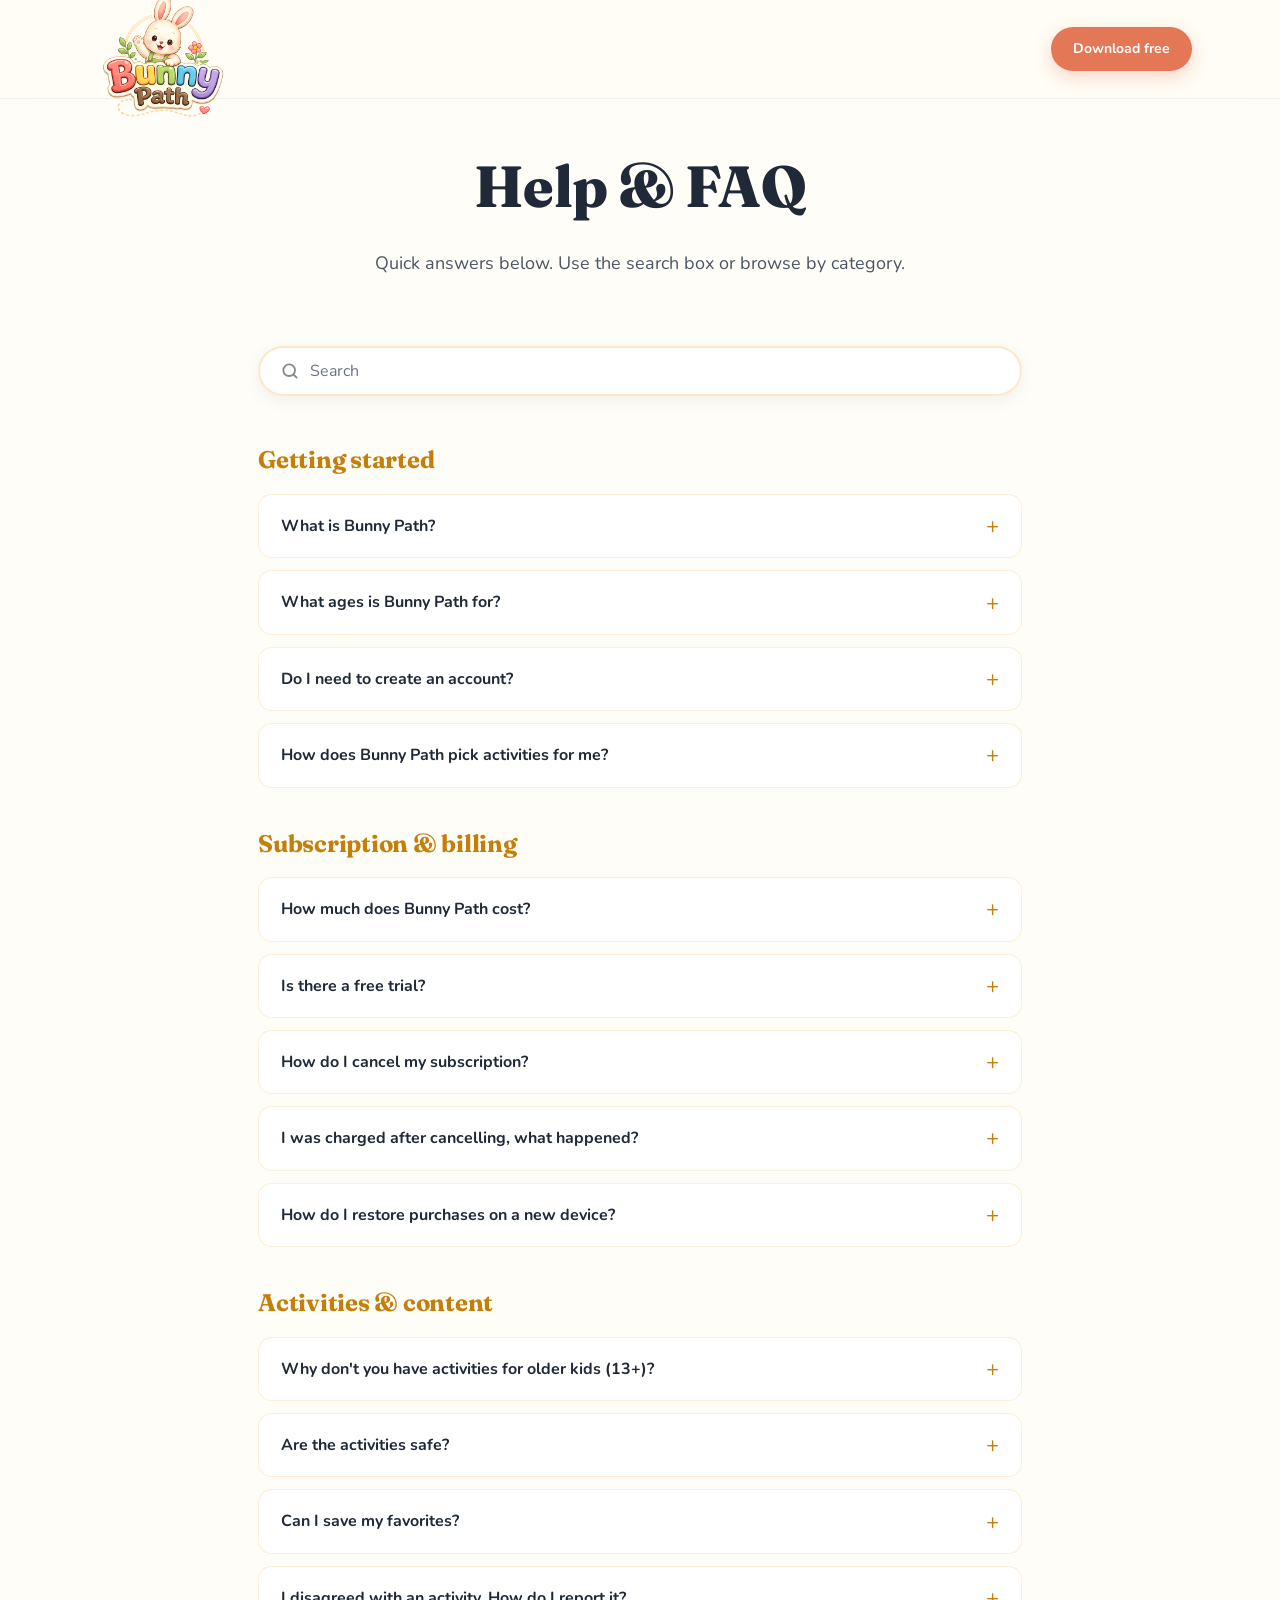
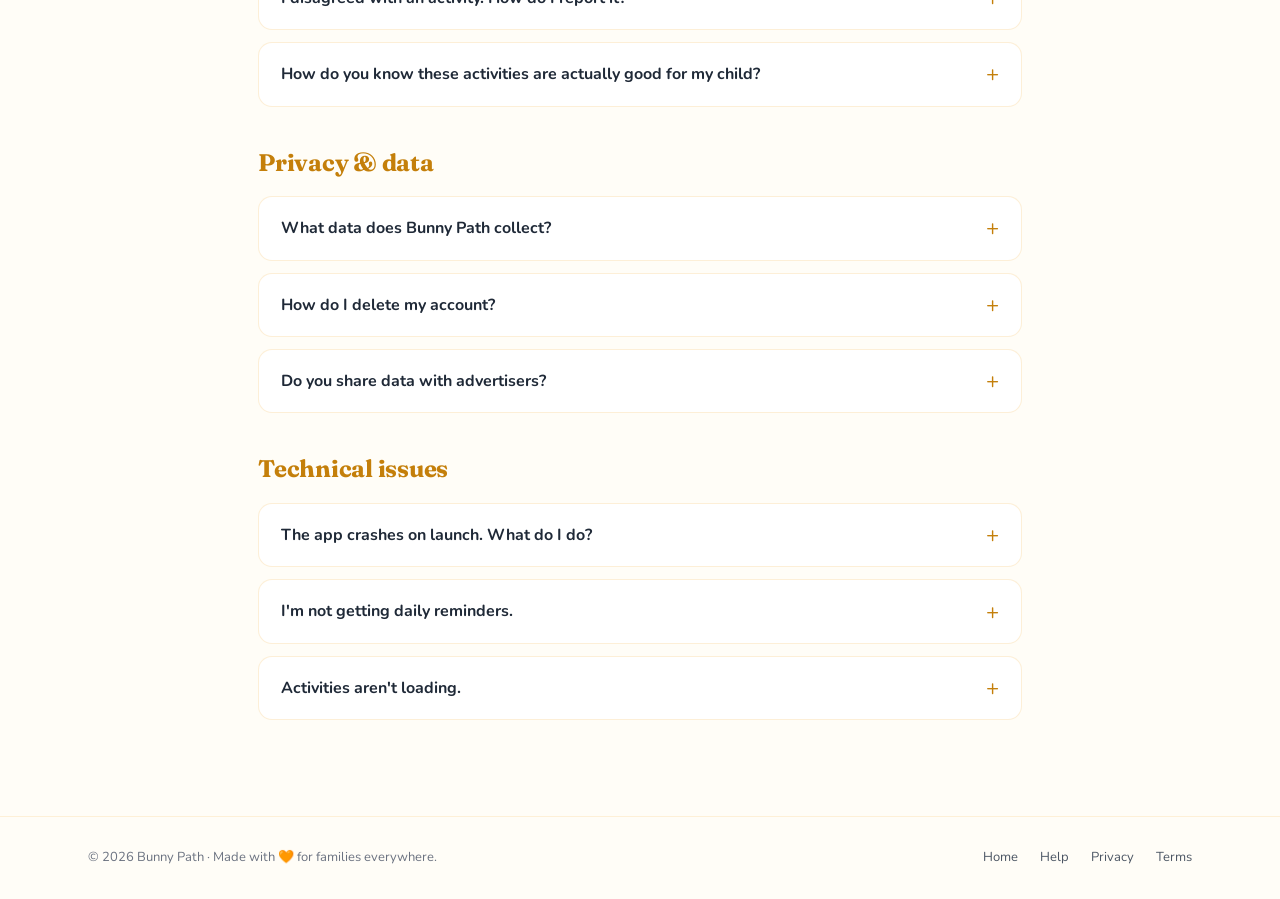
==== help/index.html @ 3952e709 "fix(marketing): make science cards match the 11 domains (8 -> 11) The stat said "11 developmental do" ====
<!DOCTYPE html>
<html lang="en">
<head>
<meta charset="UTF-8">
<meta name="viewport" content="width=device-width, initial-scale=1.0">
<title>Bunny Path: Help &amp; FAQ</title>
<meta name="description" content="Bunny Path help center. Quick answers about ages, pricing, free trial, cancellation, refunds, privacy, and troubleshooting.">
<meta name="theme-color" content="#E37756">
<meta property="og:title" content="Bunny Path: Help &amp; FAQ">
<meta property="og:description" content="Quick answers about Bunny Path: ages, pricing, free trial, cancellation, refunds, privacy, and troubleshooting.">
<meta property="og:type" content="website">
<meta property="og:url" content="https://bunnypath.com/help/">
<meta name="twitter:card" content="summary_large_image">
<meta name="twitter:title" content="Bunny Path: Help &amp; FAQ">
<meta name="twitter:description" content="Quick answers about ages, pricing, free trial, cancellation, refunds, privacy, and troubleshooting.">
<link rel="canonical" href="https://bunnypath.com/help/">
<link rel="icon" type="image/x-icon" href="/assets/favicon/favicon.ico">
<link rel="icon" type="image/png" sizes="16x16" href="/assets/favicon/favicon-16.png">
<link rel="icon" type="image/png" sizes="32x32" href="/assets/favicon/favicon-32.png">
<link rel="icon" type="image/png" sizes="48x48" href="/assets/favicon/favicon-48.png">
<link rel="apple-touch-icon" sizes="180x180" href="/assets/favicon/apple-touch-icon.png">
<link rel="mask-icon" href="/assets/favicon/safari-pinned-tab.svg" color="#E37756">
<link rel="manifest" href="/assets/favicon/site.webmanifest">
<link href="https://fonts.googleapis.com/css2?family=Fraunces:ital,opsz,wght@0,9..144,600;0,9..144,800;1,9..144,600&family=Nunito:wght@400;600;700;800&display=swap" rel="stylesheet">
<style>
:root{
  --gold:#F5A623; --gold-vibrant:#E8960F; --gold-deep:#C47F0A; --gold-pale:#FFF8ED;
  --cream:#FFFDF7; --cream-warm:#FFF3D9;
  --charcoal:#1F2937; --charcoal-mid:#4B5563; --charcoal-light:#6B7280;
  --meadow:#9CC9A6; --meadow-deep:#6FA77D;
  --petal:#F7B8B0; --petal-deep:#E8857A;
}
*{margin:0;padding:0;box-sizing:border-box}
html{scroll-behavior:smooth}
body{
  font-family:'Nunito',-apple-system,BlinkMacSystemFont,sans-serif;
  color:var(--charcoal); line-height:1.65; background:var(--cream);
  -webkit-font-smoothing:antialiased;
}
h1,h2,h3{font-family:'Fraunces',Georgia,serif; letter-spacing:-.01em; color:var(--charcoal)}
a{color:var(--gold-deep)}
a:hover{color:var(--gold-vibrant)}
.container{max-width:820px; margin:0 auto; padding:0 28px}

/* Top nav. Mirrors privacy/terms layout */
nav.top{
  position:sticky; top:0; z-index:50;
  padding:10px 0;
  /* Frosted-glass band — see index.html for the design rationale.
     Replaces the prior `background:transparent` dead-click zone. */
  background: rgba(255, 252, 245, 0.72);
  -webkit-backdrop-filter: saturate(140%) blur(14px);
  backdrop-filter: saturate(140%) blur(14px);
  border-bottom: 1px solid rgba(31, 41, 55, 0.06);
}
nav.top .container{max-width:1160px}
.nav-inner{display:flex; align-items:center; justify-content:space-between}
.logo{display:flex; align-items:center; gap:10px; text-decoration:none; color:var(--charcoal); font-weight:800; font-size:22px}
.logo img{display:block; height:150px; width:auto; margin:-22px 0 -50px; position:relative; z-index:2}
.nav-right{display:flex; align-items:center; gap:20px}
.nav-link{color:var(--charcoal-mid); text-decoration:none; font-weight:600; font-size:14px}
.nav-cta{
  background:#E37756; color:#fff; padding:10px 22px; border-radius:100px;
  text-decoration:none; font-weight:700; font-size:14px;
  box-shadow:0 6px 18px rgba(227,119,86,.3); transition:transform .2s;
}
.nav-cta:hover{transform:translateY(-2px)}
@media(max-width:720px){
  nav.top{padding:8px 0}
  .logo img{height:92px; margin:-14px 0 -30px}
  .nav-right{gap:10px}
  .nav-right .nav-link{display:none}
}

/* Hero / page header */
header.page{padding:40px 0 20px; text-align:center}
header.page h1{font-size:clamp(38px,5vw,58px); font-weight:800; margin-bottom:14px}
header.page .lede{
  font-size:clamp(16px,1.6vw,18px); color:var(--charcoal-mid);
  max-width:620px; margin:0 auto;
}
header.page .lede a{color:var(--gold-deep); font-weight:700}

/* Search */
.search-wrap{padding:24px 0 8px}
.search-box{
  display:flex; align-items:center; gap:10px;
  background:#fff; border:2px solid rgba(245,166,35,.25);
  border-radius:100px; padding:12px 20px;
  box-shadow:0 4px 18px rgba(31,41,55,.06);
  transition:border-color .2s, box-shadow .2s;
}
.search-box:focus-within{
  border-color:var(--gold);
  box-shadow:0 6px 22px rgba(245,166,35,.18);
}
.search-box svg{flex:none; opacity:.55}
.search-box input{
  flex:1; border:none; outline:none; background:transparent;
  font-family:inherit; font-size:16px; color:var(--charcoal);
}
.search-box input::placeholder{color:var(--charcoal-light)}
.search-clear{
  background:none; border:none; cursor:pointer;
  color:var(--charcoal-light); font-size:18px; line-height:1;
  padding:4px 8px; border-radius:50%;
  display:none;
}
.search-clear:hover{color:var(--charcoal); background:rgba(0,0,0,.05)}
.search-clear.visible{display:inline-flex; align-items:center; justify-content:center}
.search-empty{
  display:none; text-align:center; padding:40px 20px;
  color:var(--charcoal-mid); font-size:15px;
}
.search-empty.visible{display:block}
.search-empty b{color:var(--charcoal); font-weight:800}

/* Main */
main{padding:24px 0 60px}
section.cat{margin:36px 0}
section.cat > h2{
  font-size:24px; margin:0 0 14px;
  color:var(--gold-deep);
}
.cat-intro{color:var(--charcoal-mid); font-size:14px; margin:-6px 0 14px}

/* FAQ cards */
.faq{
  background:#fff;
  border:1px solid rgba(245,166,35,.18);
  border-radius:14px;
  margin-bottom:12px;
  overflow:hidden;
  transition:border-color .2s, box-shadow .2s;
}
.faq:hover{border-color:rgba(245,166,35,.4)}
.faq[open]{
  border-color:rgba(245,166,35,.5);
  box-shadow:0 6px 22px rgba(31,41,55,.06);
}
.faq summary{
  list-style:none;
  cursor:pointer;
  padding:18px 50px 18px 22px;
  position:relative;
  font-weight:700; font-size:16px; color:var(--charcoal);
  user-select:none;
}
.faq summary::-webkit-details-marker{display:none}
.faq summary::after{
  content:"+";
  position:absolute; right:22px; top:50%; transform:translateY(-50%);
  font-size:22px; line-height:1; color:var(--gold-deep);
  font-weight:400; transition:transform .25s;
  font-family:'Nunito',sans-serif;
}
.faq[open] summary::after{transform:translateY(-50%) rotate(45deg)}
.faq summary:hover{color:var(--gold-deep)}
.faq summary:focus-visible{outline:2px solid var(--gold); outline-offset:-2px}
.faq .body{
  padding:0 22px 20px;
  color:var(--charcoal-mid);
  font-size:15px;
  line-height:1.65;
}
.faq .body p{margin-bottom:10px}
.faq .body p:last-child{margin-bottom:0}
.faq .body ul, .faq .body ol{margin:6px 0 10px 20px}
.faq .body li{margin-bottom:6px}
.faq .body a{color:var(--gold-deep); font-weight:700}
.faq .body code{
  background:var(--gold-pale);
  padding:1px 6px; border-radius:4px; font-size:13px;
  font-family:ui-monospace,SFMono-Regular,Menlo,monospace;
  color:var(--charcoal);
}
.faq .body strong{color:var(--charcoal)}

/* Permalink anchor offset (so sticky nav doesn't cover it) */
.faq{scroll-margin-top:80px}

/* Footer */
footer.nf{
  padding:30px 0; border-top:1px solid rgba(245,166,35,.15);
  font-size:13px; color:var(--charcoal-light);
}
footer.nf .nf-inner{
  max-width:1160px; margin:0 auto; padding:0 28px;
  display:flex; justify-content:space-between; align-items:center; flex-wrap:wrap; gap:16px;
}
footer.nf .nf-links{display:flex; gap:22px; flex-wrap:wrap}
footer.nf .nf-links a{color:var(--charcoal-mid); text-decoration:none}
footer.nf .nf-links a:hover{color:var(--gold-vibrant)}
@media(max-width:700px){footer.nf .nf-inner{flex-direction:column; text-align:center}}
</style>
</head>
<body>
<nav class="top">
  <div class="container nav-inner">
    <a href="/" class="logo" aria-label="Bunny Path"><img src="/assets/logo.png" alt="Bunny Path"></a>
    <div class="nav-right">
      <a href="/#download" class="nav-cta">Download free</a>
    </div>
  </div>
</nav>

<header class="page">
  <div class="container">
    <h1>Help &amp; FAQ</h1>
    <p class="lede">Quick answers below. Use the search box or browse by category.</p>
  </div>
</header>

<main>
  <div class="container">

    <div class="search-wrap">
      <label class="search-box" for="faq-search">
        <svg width="20" height="20" viewBox="0 0 24 24" fill="none" stroke="currentColor" stroke-width="2.2" stroke-linecap="round" stroke-linejoin="round" aria-hidden="true"><circle cx="11" cy="11" r="7"></circle><path d="m20 20-3.5-3.5"></path></svg>
        <input id="faq-search" type="search" placeholder="Search" autocomplete="off" aria-label="Search help articles">
        <button type="button" class="search-clear" id="search-clear" aria-label="Clear search">&times;</button>
      </label>
    </div>

    <div class="search-empty" id="search-empty">
      No matches for <b id="search-empty-term"></b>. Try a different term, or browse the categories below.
    </div>

    <!-- ───────────── Getting started ───────────── -->
    <section class="cat" data-cat="Getting started">
      <h2>Getting started</h2>

      <details class="faq" id="what-is-bunny-path">
        <summary>What is Bunny Path?</summary>
        <div class="body">
          <p>Bunny Path is a parenting app with 20,000+ hand-curated, off-screen play ideas for kids ages 0–12. You tell us your child's age and a few interests, and we surface activities you can do at home today, with stuff you already have.</p>
          <p>It's designed for parents. Kids don't use the app directly. You pick something and play together (or hand them the prompt and supervise).</p>
        </div>
      </details>

      <details class="faq" id="what-ages">
        <summary>What ages is Bunny Path for?</summary>
        <div class="body">
          <p>Bunny Path covers <strong>ages 0 through 12</strong>, split across nine age bands so each activity is matched to a developmental stage:</p>
          <ul>
            <li>Under 1 (0–12 mo) · Babies</li>
            <li>1–2 · Toddler</li>
            <li>2–3 · Explorer</li>
            <li>3–4 · Builder</li>
            <li>4–5 · Creator</li>
            <li>5–6 · Thinker</li>
            <li>7–8 · Maker</li>
            <li>9–10 · Adventurer</li>
            <li>11–12 · Strategist</li>
          </ul>
          <p>You can change your child's age band any time in <strong>Settings → Profile</strong>, and the activity feed will re-tune.</p>
        </div>
      </details>

      <details class="faq" id="need-account">
        <summary>Do I need to create an account?</summary>
        <div class="body">
          <p>Yes, a free account is required so your saved activities, child profiles, and subscription state can sync across devices and survive a re-install.</p>
          <p>You can sign up with Apple, Google, or email. We never ask for a child's last name, school, address, or photo.</p>
        </div>
      </details>

      <details class="faq" id="how-daily-works">
        <summary>How does Bunny Path pick activities for me?</summary>
        <div class="body">
          <p>Each reveal shows you <strong>3 fresh activities</strong> tailored to your child's age and the focus areas you chose during onboarding (creative, active, discovery, calm, etc.). Tap <strong>Load More</strong> for another batch of 3.</p>
          <p><strong>Free accounts</strong> get 15 activities per day (5 reveals &times; 3 activities). <strong>Premium</strong> removes the cap entirely &mdash; load as many fresh sets as you want.</p>
          <p>Premium also unlocks deeper discovery. Tap any <strong>tag</strong>, <strong>material</strong>, or <strong>benefit</strong> on an activity card to find more activities like it. For example, tap the &ldquo;fine motor&rdquo; benefit and you&rsquo;ll see every activity that builds the same skill. You can also search by activity type, by keywords in the description, by materials you already have at home, or by the developmental benefit you want to work on.</p>
        </div>
      </details>
    </section>

    <!-- ───────────── Subscription & billing ───────────── -->
    <section class="cat" data-cat="Subscription &amp; billing">
      <h2>Subscription &amp; billing</h2>

      <details class="faq" id="pricing">
        <summary>How much does Bunny Path cost?</summary>
        <div class="body">
          <p>Bunny Path is free to download with a generous free tier. Bunny Path Premium unlocks the full 20,000+ activity library and removes daily limits.</p>
          <p>Premium pricing is shown in the in-app paywall in your local currency at the time of purchase. The price you see in the app at checkout is the price you'll be charged, taxes (where applicable) are added by Apple or Google.</p>
        </div>
      </details>

      <details class="faq" id="free-trial">
        <summary>Is there a free trial?</summary>
        <div class="body">
          <p>Yes, new subscribers get a <strong>7-day free trial</strong> of Bunny Path Premium. You won't be charged until day 7, and you can cancel any time before then with no charge.</p>
          <p>The trial is offered once per Apple ID / Google account. Restoring purchases won't restart it.</p>
        </div>
      </details>

      <details class="faq" id="cancel-subscription">
        <summary>How do I cancel my subscription?</summary>
        <div class="body">
          <p>Subscriptions are managed by Apple or Google, not by Bunny Path directly. To cancel:</p>
          <p><strong>iPhone / iPad:</strong></p>
          <ol>
            <li>Open <strong>Settings</strong> on your device.</li>
            <li>Tap your name at the top, then tap <strong>Subscriptions</strong>.</li>
            <li>Tap <strong>Bunny Path</strong>, then <strong>Cancel Subscription</strong>.</li>
          </ol>
          <p><strong>Android:</strong></p>
          <ol>
            <li>Open the <strong>Google Play Store</strong> app.</li>
            <li>Tap your profile icon → <strong>Payments &amp; subscriptions</strong> → <strong>Subscriptions</strong>.</li>
            <li>Tap <strong>Bunny Path</strong>, then <strong>Cancel subscription</strong>.</li>
          </ol>
          <p>You'll keep Premium access through the end of the period you've already paid for. Cancelling stops the next renewal. It doesn't issue an immediate refund.</p>
        </div>
      </details>

      <details class="faq" id="charged-after-cancel">
        <summary>I was charged after cancelling, what happened?</summary>
        <div class="body">
          <p>Subscriptions auto-renew until cancellation is confirmed by Apple or Google <em>before</em> the renewal date. The most common cause of a surprise charge is that the cancellation was started but not completed, or it was completed after the renewal had already processed.</p>
          <p>Bunny Path doesn't process the payment, so we can't issue the refund directly. You'll need to request it from the store:</p>
          <ul>
            <li><strong>Apple:</strong> <a href="https://reportaproblem.apple.com" target="_blank" rel="noopener">reportaproblem.apple.com</a>, sign in, find the Bunny Path charge, choose <em>Request a refund</em>.</li>
            <li><strong>Google:</strong> Open Play Store → menu → <strong>Payments &amp; subscriptions</strong> → <strong>Budget &amp; order history</strong> → tap the charge → <strong>Report an issue</strong>.</li>
          </ul>
        </div>
      </details>

      <details class="faq" id="restore-purchases">
        <summary>How do I restore purchases on a new device?</summary>
        <div class="body">
          <p>Sign in to Bunny Path on the new device using the <strong>same Apple ID or Google account</strong> you used to subscribe, then open <strong>Settings → Subscription → Restore purchases</strong>. Your Premium status will sync within a few seconds.</p>
          <p>Subscriptions are tied to the store account that paid, not to your Bunny Path login. Make sure you're signed into the right Apple ID / Play account on the device.</p>
        </div>
      </details>
    </section>

    <!-- ───────────── Activities & content ───────────── -->
    <section class="cat" data-cat="Activities &amp; content">
      <h2>Activities &amp; content</h2>

      <details class="faq" id="older-kids">
        <summary>Why don't you have activities for older kids (13+)?</summary>
        <div class="body">
          <p>Bunny Path is purpose-built for ages 0–12, that's where curated, parent-friendly play prompts have the highest impact and where our content review process is tuned to. Activities for teenagers need a very different content model (autonomy, friend dynamics, screen-balance) that we don't want to fake.</p>
          <p>If you want ideas for an older sibling, the 11–12 band stretches reasonably well, and many activities scale up with materials and complexity.</p>
        </div>
      </details>

      <details class="faq" id="safety">
        <summary>Are the activities safe?</summary>
        <div class="body">
          <p>Every activity is written and reviewed by our team before it's added to the catalog. Each one is tagged with an age band and screened against safety rules, including a hard filter for choking, sharp-tool, burn, and toxic-substance hazards relative to the child's age. Materials shown on each activity card are checked for age appropriateness.</p>
          <p>That said, no rule replaces a parent in the room. Always supervise your child during play, use your judgment about your specific child's abilities, and skip anything that doesn't feel right. If you spot an activity you think is unsafe for the listed age, tap the report icon on the activity card &mdash; we re-review every report.</p>
        </div>
      </details>

      <details class="faq" id="favorites">
        <summary>Can I save my favorites?</summary>
        <div class="body">
          <p>Saving favorites is a <strong>Premium</strong> feature. Tap the heart icon on any activity to save it &mdash; your saved list lives in <strong>Profile → Saved</strong> and syncs across devices when you're signed in.</p>
          <p>Premium accounts get <strong>unlimited saves</strong>. Free accounts don't have access to Saved; upgrade anytime to start building your library.</p>
        </div>
      </details>

      <details class="faq" id="report-activity">
        <summary>I disagreed with an activity. How do I report it?</summary>
        <div class="body">
          <p>Open the activity, tap the <strong>•••</strong> menu in the top-right, and choose <strong>Report</strong>. Tell us what felt off, wrong age, unsafe materials, unclear steps, anything. The report includes the activity ID automatically so we can find it instantly, and we re-review every report.</p>
        </div>
      </details>

      <details class="faq" id="developmental-science">
        <summary>How do you know these activities are actually good for my child?</summary>
        <div class="body">
          <p>Every Bunny Path activity is tagged with the specific developmental benefits it supports, and those benefits aren't guesswork. We built our entire benefit system from a rigorous framework of hundreds of distinct skills across 11 developmental domains, from movement and cognition to language, social-emotional growth, creativity, real-world knowledge, and practical life, drawing on the frameworks child-development specialists and educators rely on.</p>
          <p>That includes things like the Head Start Early Learning Outcomes Framework, the five pillars of reading, the CASEL framework for social-emotional learning, fundamental movement skills and physical literacy, next-generation science practices, and widely-recognized models of cognitive and creative development (such as Piaget, Vygotsky, and Bloom's Taxonomy). So when we say an activity builds fine-motor strength or cooperative play, you can see exactly which skill it targets.</p>
          <p>Bunny Path supports healthy development through play; it isn't a medical, diagnostic, or therapeutic tool, and we aren't affiliated with or endorsed by the organizations behind those frameworks.</p>
        </div>
      </details>
    </section>

    <!-- ───────────── Privacy & data ───────────── -->
    <section class="cat" data-cat="Privacy &amp; data">
      <h2>Privacy &amp; data</h2>

      <details class="faq" id="data-collected">
        <summary>What data does Bunny Path collect?</summary>
        <div class="body">
          <p>The minimum we need to run the app: your account email, the optional first name / age band you enter for each child, your activity preferences, and standard usage and crash data. We don't ask for last names, school names, addresses, photos, voice recordings, or precise location.</p>
          <p>Full details are in our <a href="/legal/privacy/">Privacy Policy</a>.</p>
        </div>
      </details>

      <details class="faq" id="delete-account">
        <summary>How do I delete my account?</summary>
        <div class="body">
          <p>In the app, go to <strong>Settings → Account → Delete account</strong>. Confirm, and your account and all child profiles are deleted from our active systems immediately. Encrypted backups are purged within 30 days after that.</p>
          <p>Account deletion is <strong>permanent and unrecoverable</strong>. We can't restore profiles, saved activities, or subscription state once it's done. Cancel any active subscription through the App Store or Play Store first if you don't want it to renew.</p>
        </div>
      </details>

      <details class="faq" id="advertisers">
        <summary>Do you share data with advertisers?</summary>
        <div class="body">
          <p>We never share child-related data with anyone for advertising or profiling.</p>
          <p>The free tier shows non-personalized banner ads through Google AdMob. These ads are configured with the <code>npa=1</code> flag, meaning they're contextual only, based on the app, not on you or your child. Premium subscribers see no ads at all.</p>
          <p>For the full breakdown, see the <a href="/legal/privacy/">Privacy Policy</a>.</p>
        </div>
      </details>
    </section>

    <!-- ───────────── Technical issues ───────────── -->
    <section class="cat" data-cat="Technical issues">
      <h2>Technical issues</h2>

      <details class="faq" id="crashes">
        <summary>The app crashes on launch. What do I do?</summary>
        <div class="body">
          <p>Try these in order:</p>
          <ol>
            <li><strong>Force-quit and reopen.</strong> Swipe Bunny Path out of the app switcher, then tap the icon again.</li>
            <li><strong>Restart the device.</strong> Clears any stuck background state.</li>
            <li><strong>Update the app.</strong> Check the App Store / Play Store for a newer build.</li>
            <li><strong>Reinstall.</strong> Delete the app and download it again. Your account, saves, and subscription will restore once you sign back in.</li>
          </ol>
          <p>If it still crashes after a reinstall, the App Store or Play Store may have a newer build with the fix. Otherwise, leave us a review noting your <strong>device model</strong> (e.g. iPhone 14, Pixel 8) and <strong>OS version</strong> (e.g. iOS 17.4, Android 14) so we can spot the cause.</p>
        </div>
      </details>

      <details class="faq" id="no-reminders">
        <summary>I'm not getting daily reminders.</summary>
        <div class="body">
          <p>Most reminder issues are a notification-permission setting. Check, in this order:</p>
          <ul>
            <li><strong>Inside Bunny Path:</strong> <strong>Settings → Notifications</strong>. Make sure the daily reminder is on and set to a time you're awake for.</li>
            <li><strong>iOS:</strong> Phone <strong>Settings → Notifications → Bunny Path</strong>, allow notifications, banners, and sounds.</li>
            <li><strong>Android:</strong> Phone <strong>Settings → Apps → Bunny Path → Notifications</strong>. Allow notifications and disable battery-saver / Doze restrictions for the app.</li>
            <li><strong>Focus / Do Not Disturb:</strong> If the reminder time falls inside a Focus mode, the notification can get silently filtered. Add Bunny Path to the allowed apps for that mode.</li>
          </ul>
        </div>
      </details>

      <details class="faq" id="not-loading">
        <summary>Activities aren't loading.</summary>
        <div class="body">
          <p>Activities are fetched from our servers, so a connection issue is the usual culprit:</p>
          <ol>
            <li>Check that your device has internet (try opening a website in your browser).</li>
            <li>Pull-to-refresh on the home or library screen.</li>
            <li>Force-quit the app and reopen it.</li>
            <li>Sign out (Settings → Account → Sign out) and sign back in.</li>
          </ol>
          <p>If activities are still blank after that, try a different network (switch from Wi-Fi to cellular, or vice versa). Some restrictive networks (school, corporate, hotel Wi-Fi) block the API endpoints the app needs.</p>
        </div>
      </details>
    </section>

  </div>
</main>

<footer class="nf">
  <div class="nf-inner">
    <div>© <span id="currentYear">2026</span> Bunny Path · Made with 🧡 for families everywhere.</div>
    <div class="nf-links">
      <a href="/">Home</a>
      <a href="/help/">Help</a>
      <a href="/legal/privacy/">Privacy</a>
      <a href="/legal/terms/">Terms</a>
    </div>
  </div>
</footer>

<script>
// Year stamp
document.getElementById('currentYear').textContent = new Date().getFullYear();

// Client-side filter
(function(){
  const input  = document.getElementById('faq-search');
  const clear  = document.getElementById('search-clear');
  const empty  = document.getElementById('search-empty');
  const emptyT = document.getElementById('search-empty-term');
  const faqs   = Array.from(document.querySelectorAll('.faq'));
  const cats   = Array.from(document.querySelectorAll('section.cat'));

  // Pre-compute searchable text for each FAQ (lowercased question + body)
  faqs.forEach(f => {
    f.dataset.haystack = (f.textContent || '').toLowerCase().replace(/\s+/g,' ');
  });

  function apply(q){
    const term = q.trim().toLowerCase();
    let anyMatch = false;

    faqs.forEach(f => {
      const hit = !term || f.dataset.haystack.includes(term);
      f.style.display = hit ? '' : 'none';
      if (hit) anyMatch = true;
      // Auto-open matched FAQs only when actively searching
      if (term && hit) f.setAttribute('open',''); else if (term) f.removeAttribute('open');
    });

    // Hide categories with no visible FAQs
    cats.forEach(c => {
      const visible = c.querySelectorAll('.faq:not([style*="display: none"])').length;
      c.style.display = (term && visible === 0) ? 'none' : '';
    });

    if (term && !anyMatch){
      empty.classList.add('visible');
      emptyT.textContent = '"' + q.trim() + '"';
    } else {
      empty.classList.remove('visible');
    }

    clear.classList.toggle('visible', !!term);
  }

  input.addEventListener('input', e => apply(e.target.value));
  clear.addEventListener('click', () => {
    input.value = '';
    apply('');
    input.focus();
  });

  // Deep-link: if URL has a hash, open that FAQ on load
  if (location.hash){
    const target = document.querySelector(location.hash);
    if (target && target.classList.contains('faq')){
      target.setAttribute('open','');
    }
  }

  // Update hash when FAQs are toggled, so users can copy a deep link
  faqs.forEach(f => {
    f.addEventListener('toggle', () => {
      if (f.open && f.id && !input.value){
        history.replaceState(null, '', '#' + f.id);
      }
    });
  });
})();
</script>
</body>
</html>
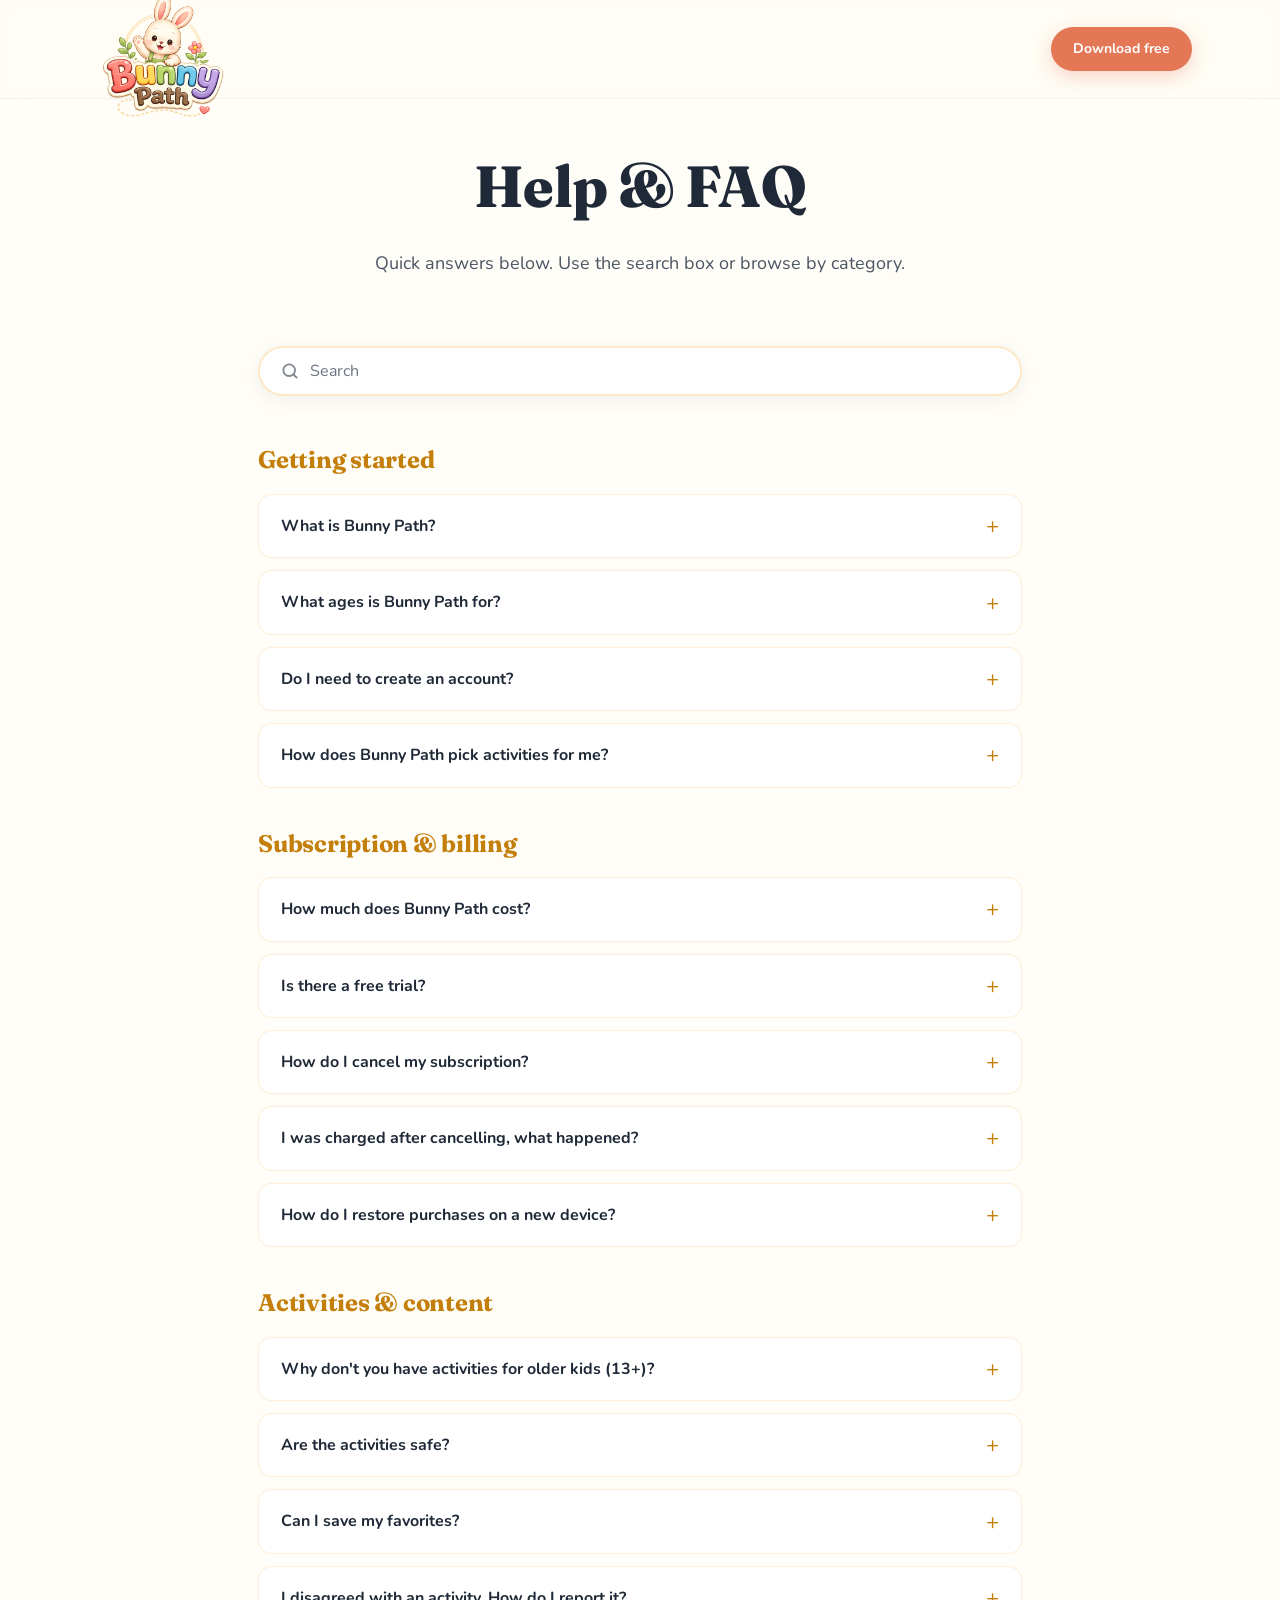
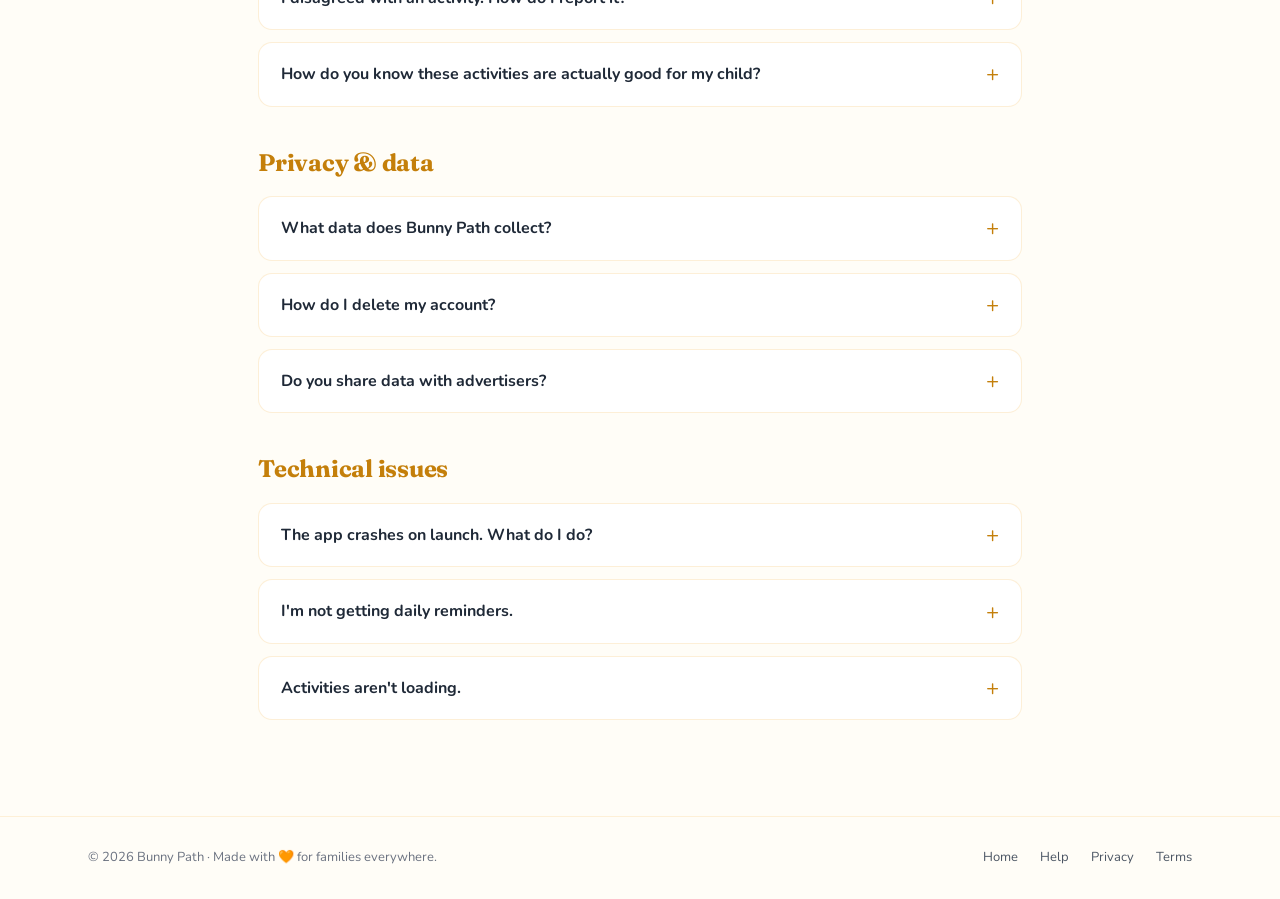
==== commit 9ebb0db8: "analytics + billing truth + consistency fixes - PostHog on every page (same project key as the app, " ====
--- a/help/index.html
+++ b/help/index.html
@@ -193,6 +193,11 @@
 footer.nf .nf-links a:hover{color:var(--gold-vibrant)}
 @media(max-width:700px){footer.nf .nf-inner{flex-direction:column; text-align:center}}
 </style>
+<!-- Marketing-site analytics: PostHog, same project key as the app, so the
+     pre-click half of the funnel joins the in-app half. autocapture off,
+     no session replay, identified_only person profiles. See the file for
+     the full privacy rationale. Deliberately NOT loaded on /auth/*. -->
+<script src="/assets/analytics.js" defer></script>
 </head>
 <body>
 <nav class="top">
@@ -233,7 +238,7 @@
       <details class="faq" id="what-is-bunny-path">
         <summary>What is Bunny Path?</summary>
         <div class="body">
-          <p>Bunny Path is a parenting app with 20,000+ hand-curated, off-screen play ideas for kids ages 0–12. You tell us your child's age and a few interests, and we surface activities you can do at home today, with stuff you already have.</p>
+          <p>Bunny Path is a parenting app with 20,000+ hand-crafted, off-screen play ideas for kids ages 0–12. You tell us your child's age and a few interests, and we surface activities you can do at home today, with stuff you already have.</p>
           <p>It's designed for parents. Kids don't use the app directly. You pick something and play together (or hand them the prompt and supervise).</p>
         </div>
       </details>
@@ -268,8 +273,8 @@
       <details class="faq" id="how-daily-works">
         <summary>How does Bunny Path pick activities for me?</summary>
         <div class="body">
-          <p>Each reveal shows you <strong>3 fresh activities</strong> tailored to your child's age and the focus areas you chose during onboarding (creative, active, discovery, calm, etc.). Tap <strong>Load More</strong> for another batch of 3.</p>
-          <p><strong>Free accounts</strong> get 15 activities per day (5 reveals &times; 3 activities). <strong>Premium</strong> removes the cap entirely &mdash; load as many fresh sets as you want.</p>
+          <p>Each reveal shows you <strong>4 fresh activities</strong>: three tailored to your child's age and the focus areas you chose during onboarding (creative, active, discovery, calm, etc.), plus a <strong>brain game</strong>, a riddle, logic puzzle, or pattern challenge to stretch their thinking. Tap <strong>Load More</strong> for another batch of 4.</p>
+          <p><strong>Free accounts</strong> get 12 activities per day: your first 4, plus 2 more rounds of 4 from Load More. <strong>Premium</strong> removes the cap entirely, so you can load as many fresh sets as you want.</p>
           <p>Premium also unlocks deeper discovery. Tap any <strong>tag</strong>, <strong>material</strong>, or <strong>benefit</strong> on an activity card to find more activities like it. For example, tap the &ldquo;fine motor&rdquo; benefit and you&rsquo;ll see every activity that builds the same skill. You can also search by activity type, by keywords in the description, by materials you already have at home, or by the developmental benefit you want to work on.</p>
         </div>
       </details>
@@ -283,22 +288,25 @@
         <summary>How much does Bunny Path cost?</summary>
         <div class="body">
           <p>Bunny Path is free to download with a generous free tier. Bunny Path Premium unlocks the full 20,000+ activity library and removes daily limits.</p>
-          <p>Premium pricing is shown in the in-app paywall in your local currency at the time of purchase. The price you see in the app at checkout is the price you'll be charged, taxes (where applicable) are added by Apple or Google.</p>
+          <p>Premium pricing is shown in your local currency before you confirm, in the in-app paywall or on the web checkout page. The price you see at checkout is the price you'll be charged. Taxes (where applicable) are added by Apple or Google on an in-app purchase, and by us on a web purchase.</p>
         </div>
       </details>
 
       <details class="faq" id="free-trial">
         <summary>Is there a free trial?</summary>
         <div class="body">
-          <p>Yes, new subscribers get a <strong>7-day free trial</strong> of Bunny Path Premium. You won't be charged until day 7, and you can cancel any time before then with no charge.</p>
-          <p>The trial is offered once per Apple ID / Google account. Restoring purchases won't restart it.</p>
+          <p>Yes. Every new account gets <strong>7 days of Premium, free</strong>, the moment you sign up. <strong>No credit card required</strong> &mdash; we never ask for a payment method to start it.</p>
+          <p>Because there is no card on file, the trial <strong>cannot turn into a charge</strong>. There is nothing to cancel: when the 7 days are up your account simply moves to the free tier, and you subscribe only if you decide to.</p>
+          <p>The welcome trial is granted once per account.</p>
         </div>
       </details>
 
       <details class="faq" id="cancel-subscription">
         <summary>How do I cancel my subscription?</summary>
         <div class="body">
-          <p>Subscriptions are managed by Apple or Google, not by Bunny Path directly. To cancel:</p>
+          <p>It depends on where you subscribed.</p>
+          <p><strong>Subscribed on the web (app.bunnypath.com)?</strong> We bill that one directly, so you cancel it with us: open <strong>Settings &rarr; Subscription</strong> and tap <strong>Cancel subscription</strong>. Apple and Google have no record of it.</p>
+          <p><strong>Subscribed inside the app?</strong> Apple or Google manages that one, and you cancel it there:</p>
           <p><strong>iPhone / iPad:</strong></p>
           <ol>
             <li>Open <strong>Settings</strong> on your device.</li>
@@ -319,7 +327,8 @@
         <summary>I was charged after cancelling, what happened?</summary>
         <div class="body">
           <p>Subscriptions auto-renew until cancellation is confirmed by Apple or Google <em>before</em> the renewal date. The most common cause of a surprise charge is that the cancellation was started but not completed, or it was completed after the renewal had already processed.</p>
-          <p>Bunny Path doesn't process the payment, so we can't issue the refund directly. You'll need to request it from the store:</p>
+          <p>If you subscribed <strong>on the web</strong>, we took the payment and we can refund it: email <a href="mailto:hello@bunnypath.com">hello@bunnypath.com</a> from the address on your account.</p>
+          <p>If you subscribed <strong>inside the app</strong>, Apple or Google processed the payment, so the refund has to come from the store:</p>
           <ul>
             <li><strong>Apple:</strong> <a href="https://reportaproblem.apple.com" target="_blank" rel="noopener">reportaproblem.apple.com</a>, sign in, find the Bunny Path charge, choose <em>Request a refund</em>.</li>
             <li><strong>Google:</strong> Open Play Store → menu → <strong>Payments &amp; subscriptions</strong> → <strong>Budget &amp; order history</strong> → tap the charge → <strong>Report an issue</strong>.</li>
@@ -331,7 +340,8 @@
         <summary>How do I restore purchases on a new device?</summary>
         <div class="body">
           <p>Sign in to Bunny Path on the new device using the <strong>same Apple ID or Google account</strong> you used to subscribe, then open <strong>Settings → Subscription → Restore purchases</strong>. Your Premium status will sync within a few seconds.</p>
-          <p>Subscriptions are tied to the store account that paid, not to your Bunny Path login. Make sure you're signed into the right Apple ID / Play account on the device.</p>
+          <p>A store subscription is tied to the store account that paid, not to your Bunny Path login, so make sure you're signed into the right Apple ID / Play account on the device.</p>
+          <p>A <strong>web subscription</strong> needs no restoring: it is tied to your Bunny Path account, so it follows you to any device the moment you sign in.</p>
         </div>
       </details>
     </section>
@@ -343,7 +353,7 @@
       <details class="faq" id="older-kids">
         <summary>Why don't you have activities for older kids (13+)?</summary>
         <div class="body">
-          <p>Bunny Path is purpose-built for ages 0–12, that's where curated, parent-friendly play prompts have the highest impact and where our content review process is tuned to. Activities for teenagers need a very different content model (autonomy, friend dynamics, screen-balance) that we don't want to fake.</p>
+          <p>Bunny Path is purpose-built for ages 0–12, that's where parent-friendly play prompts have the highest impact and where our content review process is tuned to. Activities for teenagers need a very different content model (autonomy, friend dynamics, screen-balance) that we don't want to fake.</p>
           <p>If you want ideas for an older sibling, the 11–12 band stretches reasonably well, and many activities scale up with materials and complexity.</p>
         </div>
       </details>
@@ -359,8 +369,8 @@
       <details class="faq" id="favorites">
         <summary>Can I save my favorites?</summary>
         <div class="body">
-          <p>Saving favorites is a <strong>Premium</strong> feature. Tap the heart icon on any activity to save it &mdash; your saved list lives in <strong>Profile → Saved</strong> and syncs across devices when you're signed in.</p>
-          <p>Premium accounts get <strong>unlimited saves</strong>. Free accounts don't have access to Saved; upgrade anytime to start building your library.</p>
+          <p>Yes. Tap the heart icon on any activity to save it &mdash; your saved list lives in <strong>Profile → Saved</strong> and syncs across devices when you're signed in.</p>
+          <p>Free accounts can save <strong>3 activities</strong> in total, and Premium accounts get <strong>unlimited saves</strong>. Your saved list stays put either way; upgrade anytime to keep building it.</p>
         </div>
       </details>
 
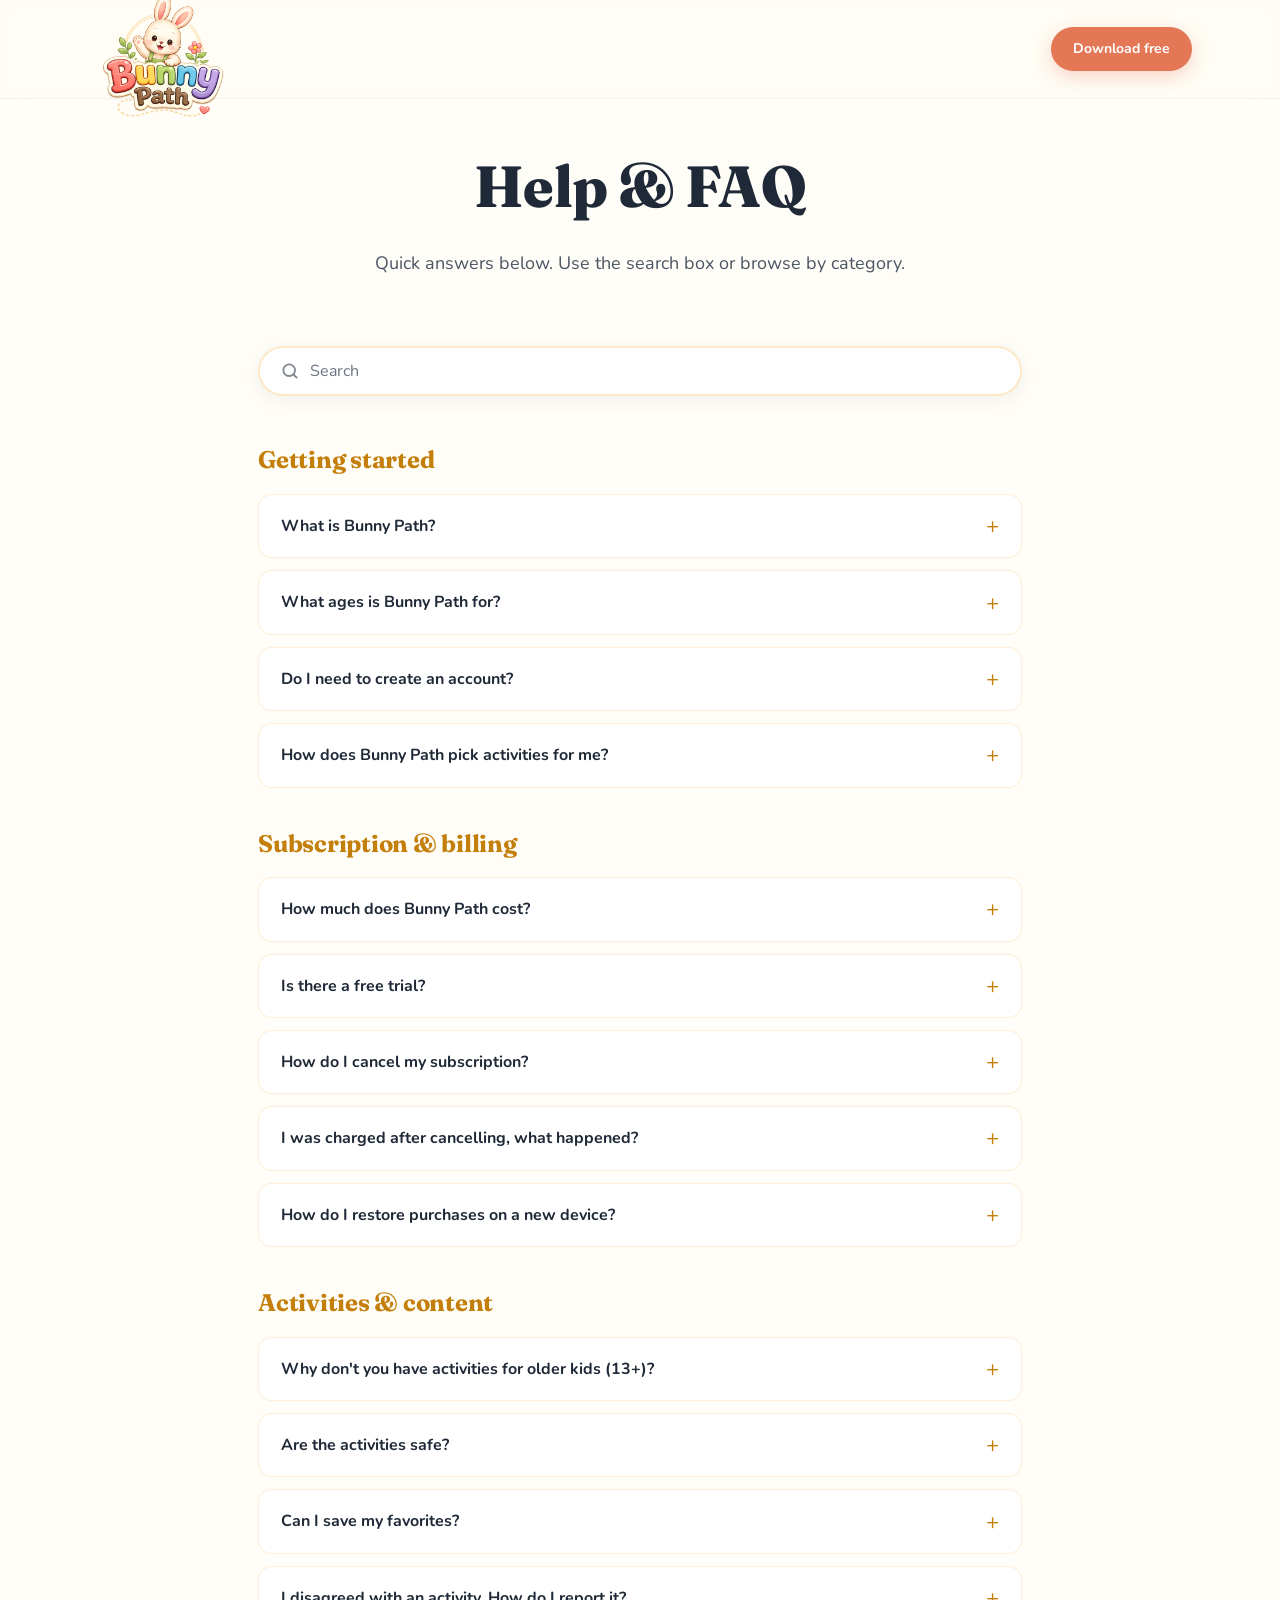
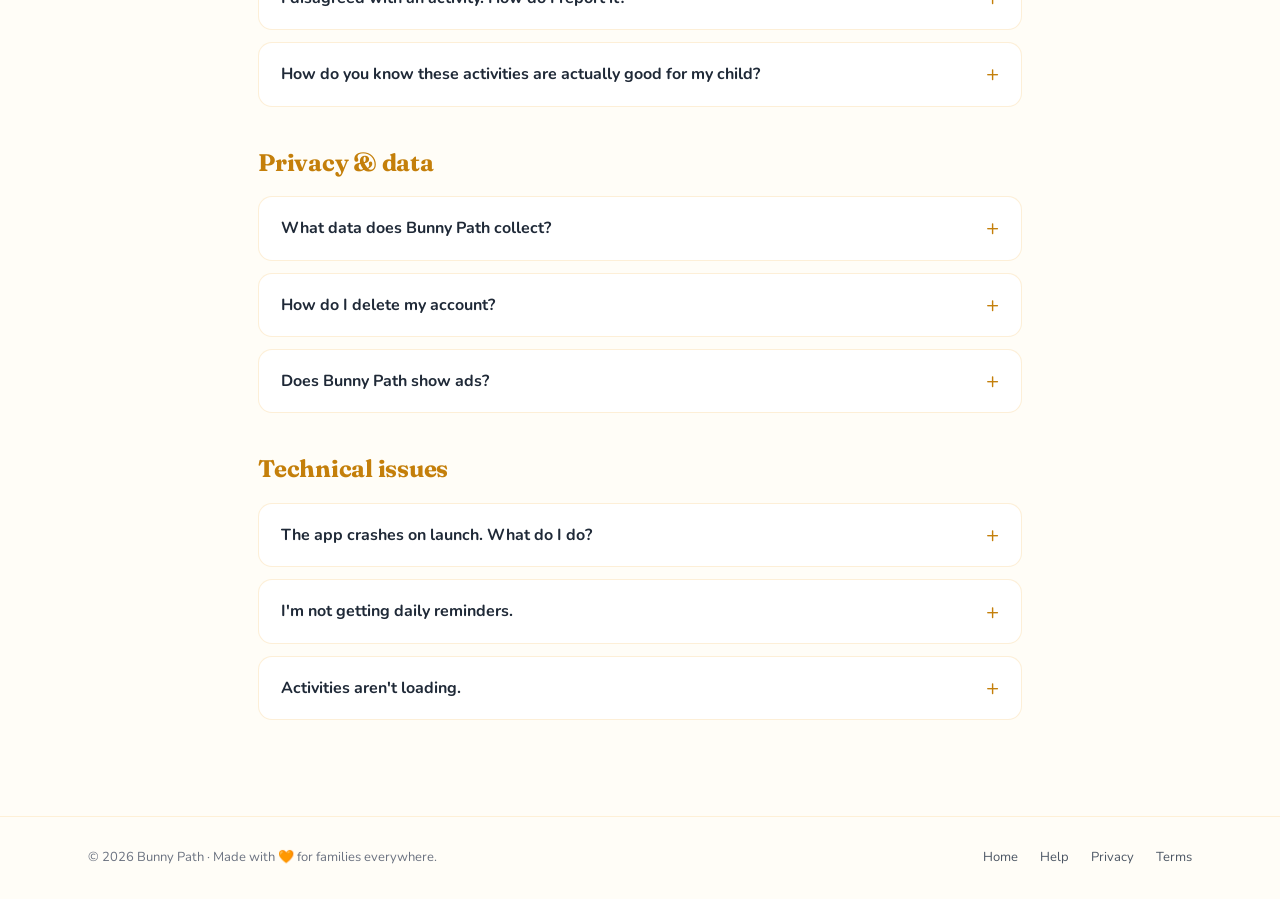
==== commit ba37181b: "legal/help: remove all advertising copy (ads are gone from the app) The app no longer contains AdMob" ====
--- a/help/index.html
+++ b/help/index.html
@@ -412,10 +412,10 @@
       </details>
 
       <details class="faq" id="advertisers">
-        <summary>Do you share data with advertisers?</summary>
-        <div class="body">
+        <summary>Does Bunny Path show ads?</summary>
+        <div class="body">
+          <p>No. Bunny Path contains no advertising, on the free tier or any other tier, and the app includes no advertising software.</p>
           <p>We never share child-related data with anyone for advertising or profiling.</p>
-          <p>The free tier shows non-personalized banner ads through Google AdMob. These ads are configured with the <code>npa=1</code> flag, meaning they're contextual only, based on the app, not on you or your child. Premium subscribers see no ads at all.</p>
           <p>For the full breakdown, see the <a href="/legal/privacy/">Privacy Policy</a>.</p>
         </div>
       </details>
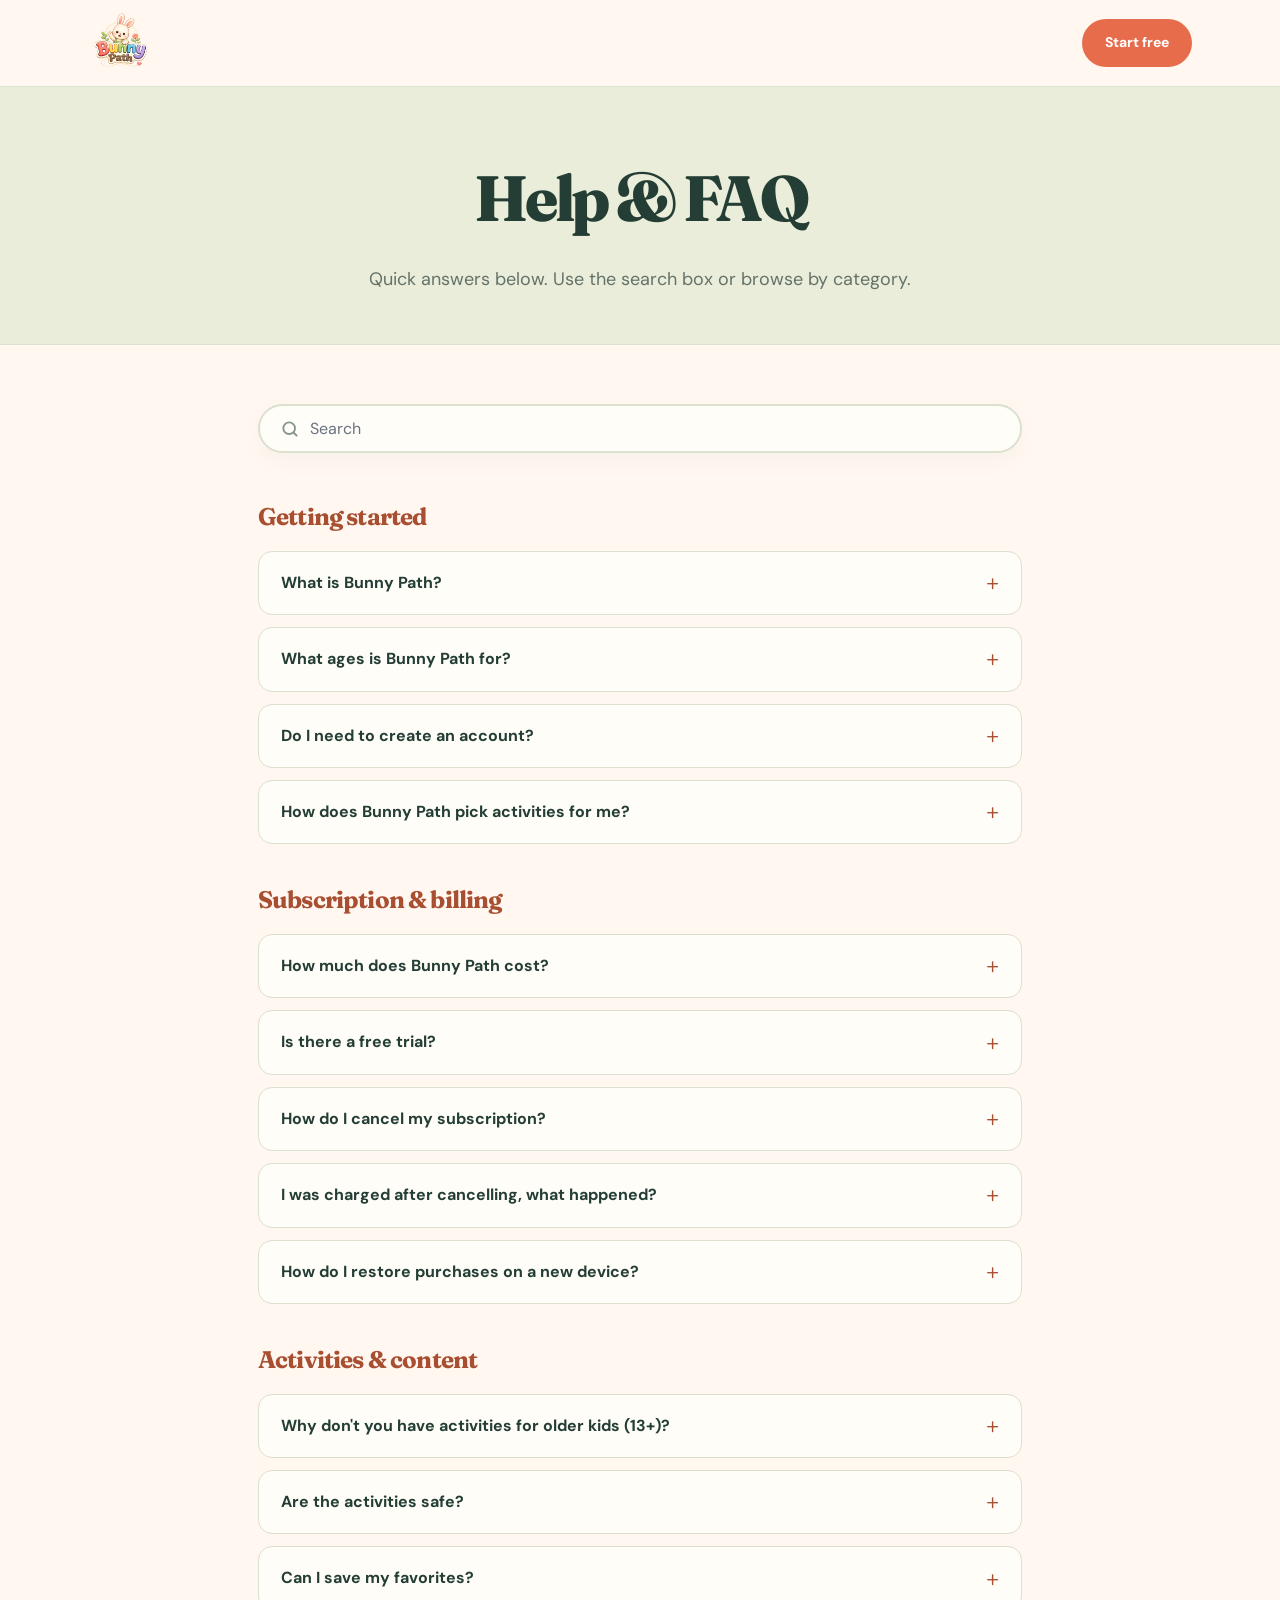
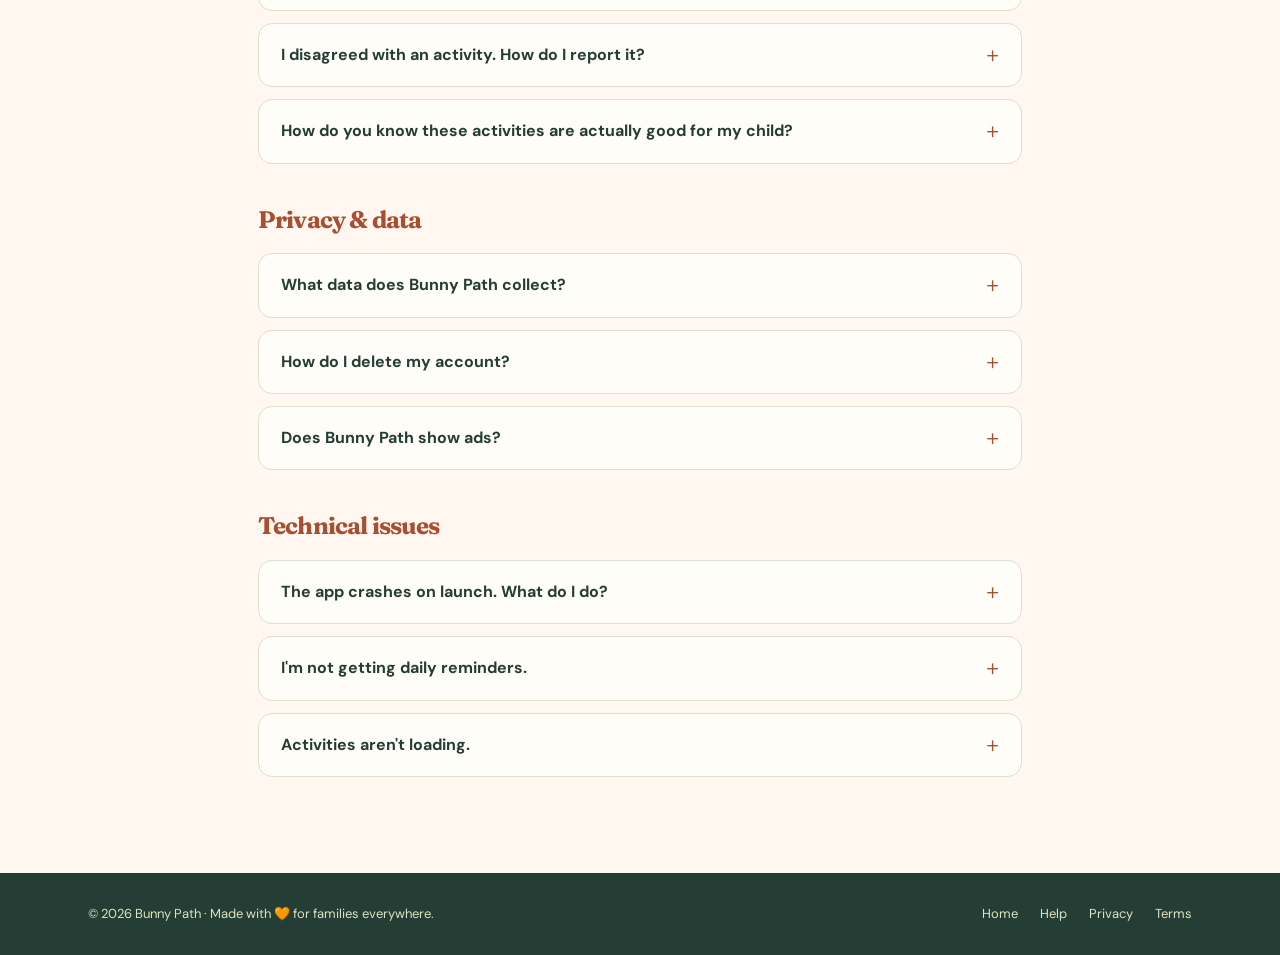
==== commit 68e4708f: "Replace the marketing site with the redesigned static build New homepage, help, legal and updates pa" ====
--- a/help/index.html
+++ b/help/index.html
@@ -198,13 +198,13 @@
      no session replay, identified_only person profiles. See the file for
      the full privacy rationale. Deliberately NOT loaded on /auth/*. -->
 <script src="/assets/analytics.js" defer></script>
-</head>
+<link rel="stylesheet" href="/fonts/fonts.css"><link rel="stylesheet" href="/support.css"></head>
 <body>
 <nav class="top">
   <div class="container nav-inner">
     <a href="/" class="logo" aria-label="Bunny Path"><img src="/assets/logo.png" alt="Bunny Path"></a>
     <div class="nav-right">
-      <a href="/#download" class="nav-cta">Download free</a>
+      <a href="https://app.bunnypath.com" class="nav-cta">Start free</a>
     </div>
   </div>
 </nav>
@@ -295,9 +295,9 @@
       <details class="faq" id="free-trial">
         <summary>Is there a free trial?</summary>
         <div class="body">
-          <p>Yes. Every new account gets <strong>7 days of Premium, free</strong>, the moment you sign up. <strong>No credit card required</strong> &mdash; we never ask for a payment method to start it.</p>
+          <p>Yes. Your first Bunny Path account gets <strong>7 days of Premium, free</strong>, the moment you sign up. <strong>No credit card required</strong> &mdash; we never ask for a payment method to start it.</p>
           <p>Because there is no card on file, the trial <strong>cannot turn into a charge</strong>. There is nothing to cancel: when the 7 days are up your account simply moves to the free tier, and you subscribe only if you decide to.</p>
-          <p>The welcome trial is granted once per account.</p>
+          <p>The free week is one per person, not one per account. If you sign up again later with the same email address, the new account works normally and is free to use, it just starts on the free tier rather than in a trial. Signing back in to your original account brings back everything you saved.</p>
         </div>
       </details>
 
@@ -305,7 +305,7 @@
         <summary>How do I cancel my subscription?</summary>
         <div class="body">
           <p>It depends on where you subscribed.</p>
-          <p><strong>Subscribed on the web (app.bunnypath.com)?</strong> We bill that one directly, so you cancel it with us: open <strong>Settings &rarr; Subscription</strong> and tap <strong>Cancel subscription</strong>. Apple and Google have no record of it.</p>
+          <p><strong>Subscribed on the web (app.bunnypath.com)?</strong> We bill that one directly, so you cancel it with us: open <strong>Settings &rarr; Your Plan &rarr; Manage Subscription</strong>. That opens your billing page, where you can cancel, update your card, and download past invoices. Apple and Google have no record of a web subscription and cannot cancel it.</p>
           <p><strong>Subscribed inside the app?</strong> Apple or Google manages that one, and you cancel it there:</p>
           <p><strong>iPhone / iPad:</strong></p>
           <ol>
@@ -326,7 +326,7 @@
       <details class="faq" id="charged-after-cancel">
         <summary>I was charged after cancelling, what happened?</summary>
         <div class="body">
-          <p>Subscriptions auto-renew until cancellation is confirmed by Apple or Google <em>before</em> the renewal date. The most common cause of a surprise charge is that the cancellation was started but not completed, or it was completed after the renewal had already processed.</p>
+          <p>Subscriptions auto-renew until the cancellation is confirmed <em>before</em> the renewal date, by Apple or Google for an in-app purchase and by us for a web one. The most common cause of a surprise charge is that the cancellation was started but not completed, or it was completed after the renewal had already processed.</p>
           <p>If you subscribed <strong>on the web</strong>, we took the payment and we can refund it: email <a href="mailto:hello@bunnypath.com">hello@bunnypath.com</a> from the address on your account.</p>
           <p>If you subscribed <strong>inside the app</strong>, Apple or Google processed the payment, so the refund has to come from the store:</p>
           <ul>
@@ -407,7 +407,8 @@
         <summary>How do I delete my account?</summary>
         <div class="body">
           <p>In the app, go to <strong>Settings → Account → Delete account</strong>. Confirm, and your account and all child profiles are deleted from our active systems immediately. Encrypted backups are purged within 30 days after that.</p>
-          <p>Account deletion is <strong>permanent and unrecoverable</strong>. We can't restore profiles, saved activities, or subscription state once it's done. Cancel any active subscription through the App Store or Play Store first if you don't want it to renew.</p>
+          <p>Account deletion is <strong>permanent and unrecoverable</strong>. We can't restore profiles, saved activities, or subscription state once it's done. Cancel any active subscription first if you don't want it to renew: through the App Store or Play Store if you subscribed in the app, or in <strong>Settings &rarr; Your Plan &rarr; Manage Subscription</strong> if you subscribed on the web.</p>
+          <p>One thing is kept on purpose: a one-way hash of your email address, so the free welcome week stays one per person and deleting an account isn't a way to reset it. It's a hash, not your address, but we still treat it as personal data and will erase it if you ask at <a href="mailto:privacy@bunnypath.com">privacy@bunnypath.com</a>. The full list is in <a href="/legal/privacy/#data-retention">how long we keep your data</a>.</p>
         </div>
       </details>
 
--- a/fonts/fonts.css
+++ b/fonts/fonts.css
@@ -0,0 +1,49 @@
+@font-face {
+  font-family: 'DM Sans';
+  font-style: normal;
+  font-weight: 400;
+  font-display: swap;
+  src: url(/fonts/font-0.ttf) format('truetype');
+}
+@font-face {
+  font-family: 'DM Sans';
+  font-style: normal;
+  font-weight: 500;
+  font-display: swap;
+  src: url(/fonts/font-1.ttf) format('truetype');
+}
+@font-face {
+  font-family: 'DM Sans';
+  font-style: normal;
+  font-weight: 600;
+  font-display: swap;
+  src: url(/fonts/font-2.ttf) format('truetype');
+}
+@font-face {
+  font-family: 'DM Sans';
+  font-style: normal;
+  font-weight: 700;
+  font-display: swap;
+  src: url(/fonts/font-3.ttf) format('truetype');
+}
+@font-face {
+  font-family: 'Fraunces';
+  font-style: italic;
+  font-weight: 600;
+  font-display: swap;
+  src: url(/fonts/font-4.ttf) format('truetype');
+}
+@font-face {
+  font-family: 'Fraunces';
+  font-style: normal;
+  font-weight: 600;
+  font-display: swap;
+  src: url(/fonts/font-5.ttf) format('truetype');
+}
+@font-face {
+  font-family: 'Fraunces';
+  font-style: normal;
+  font-weight: 700;
+  font-display: swap;
+  src: url(/fonts/font-6.ttf) format('truetype');
+}
--- a/support.css
+++ b/support.css
@@ -0,0 +1 @@
+:root{--cream:#fff7f0;--charcoal:#243e35;--charcoal-mid:#647269;--gold:#e76c4c;--gold-deep:#a84f32;--line:#dce0cf}html{scroll-behavior:smooth;scroll-padding-top:100px}body{background:#fff7f0;color:#243e35;font-family:'DM Sans',sans-serif;font-size:16px}h1,h2,h3{font-family:'Fraunces',Georgia,serif;color:#243e35}h1{letter-spacing:-.055em!important}h2,h3{letter-spacing:-.035em}nav.top{background:#fff7f0ed;border-bottom:1px solid #dce0cf;backdrop-filter:blur(15px);padding:10px 0}.nav-inner{min-height:60px}.logo img{height:66px!important;width:auto!important;margin:0!important}.nav-cta{background:#e76c4c!important;border-radius:50px!important;box-shadow:none!important;padding:12px 23px!important;font-family:'DM Sans',sans-serif}header.page{background:#e9edda!important;border-bottom:1px solid #dce0cf;padding-top:58px!important;padding-bottom:50px!important}header.page h1{font-size:clamp(40px,6vw,64px)!important}header.page p{color:#67765b}.toc{background:#e9edda!important;border:1px solid #d5ddc3!important;border-radius:16px!important}.toc a{color:#516748!important}main{padding-top:35px}.search-box{border-color:#dce0cf!important;background:#fffdf8!important;box-shadow:0 8px 24px #243e3508!important}details.faq{background:#fffdf8;border-color:#dce0cf!important;border-radius:14px!important}.nf{background:#243e35!important;color:#dce3c2!important;border:0!important;padding-top:30px!important;padding-bottom:30px!important}.nf a{color:#dce3c2!important}a:focus-visible,button:focus-visible,input:focus-visible,summary:focus-visible{outline:3px solid #e76c4c;outline-offset:4px}@media(prefers-reduced-motion:reduce){html{scroll-behavior:auto}*{transition:none!important;animation:none!important}}
